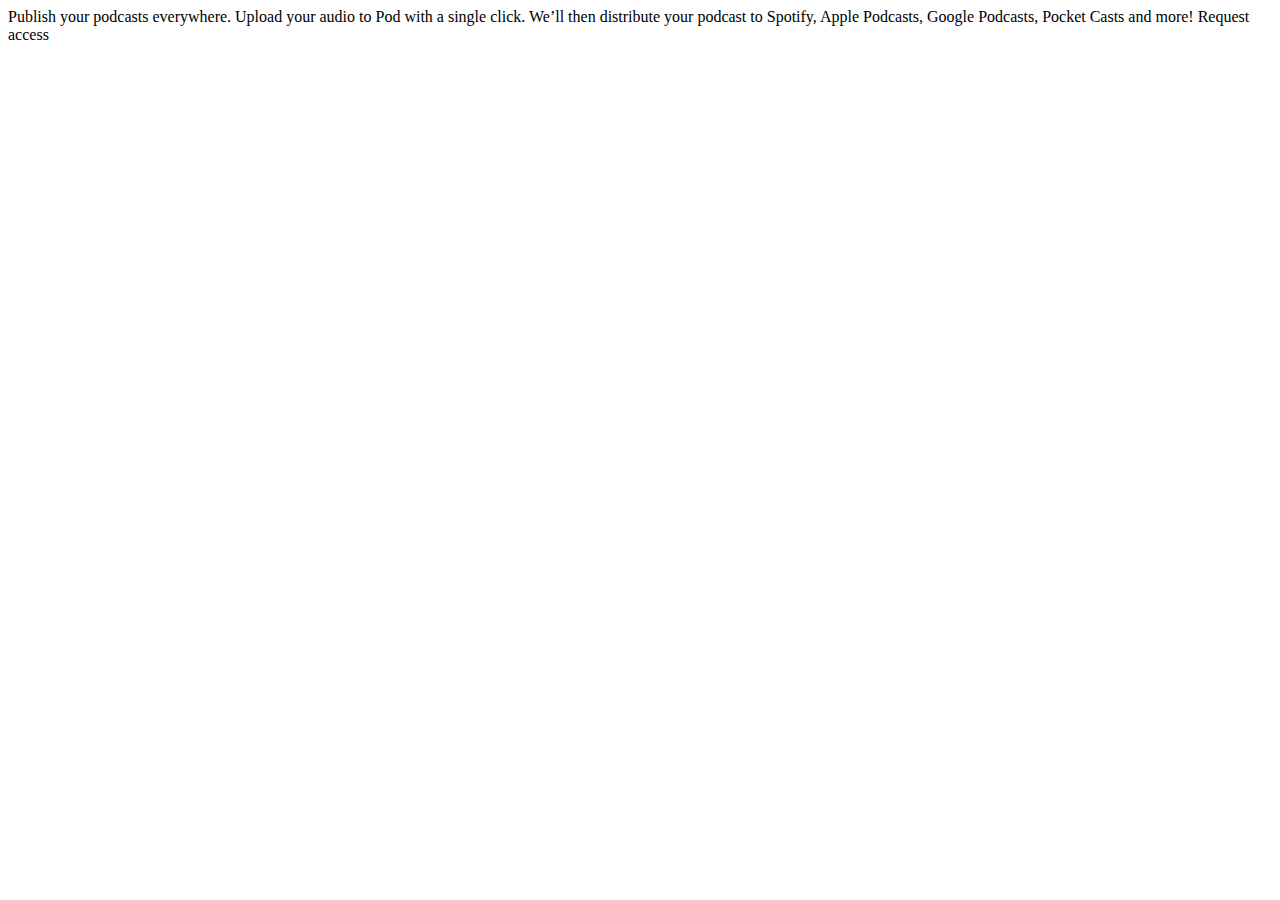
==== starter-code/index.html @ af48004a "Initial commit." ====
<!DOCTYPE html>
<html lang="en">
<head>
  <meta charset="UTF-8">
  <meta name="viewport" content="width=device-width, initial-scale=1.0">

  <link rel="icon" type="image/png" sizes="32x32" href="./assets/favicon-32x32.png">
  
  <title>Frontend Mentor | Pod request access landing page</title>
</head>
<body>
  Publish your podcasts everywhere.

  Upload your audio to Pod with a single click. We’ll then distribute your podcast to Spotify, 
  Apple Podcasts, Google Podcasts, Pocket Casts and more!

  Request access
</body>
</html>
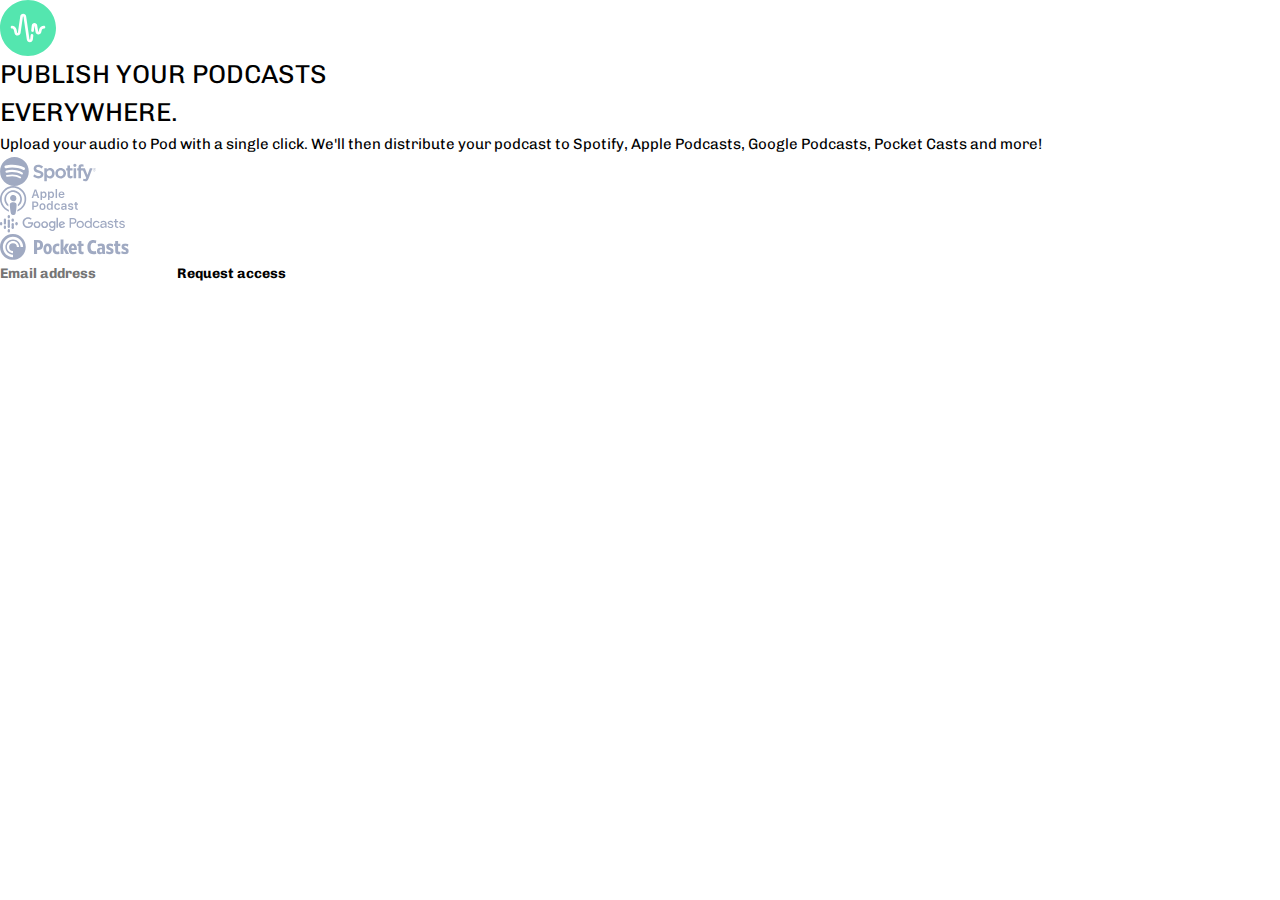
==== commit b085f467: "Finished initial CSS." ====
--- a/starter-code/index.html
+++ b/starter-code/index.html
@@ -4,16 +4,49 @@
   <meta charset="UTF-8">
   <meta name="viewport" content="width=device-width, initial-scale=1.0">
 
+  <link rel="preconnect" href="https://fonts.googleapis.com">
+  <link rel="preconnect" href="https://fonts.gstatic.com" crossorigin>
+  <link href="https://fonts.googleapis.com/css2?family=Chivo:wght@400;700&display=swap" rel="stylesheet">
+
+  <link rel="stylesheet" href="styles/index.css">
   <link rel="icon" type="image/png" sizes="32x32" href="./assets/favicon-32x32.png">
   
   <title>Frontend Mentor | Pod request access landing page</title>
 </head>
 <body>
-  Publish your podcasts everywhere.
+  <header>
+    <img src="assets/desktop/logo.svg" alt="Logo for pod" class="logo">
+  </header>
+  <main class="main-content">
+    <div class="host-image"></div>
+    
+    <h1 class="title">
+      <span class="--highlight">Publish your podcasts</span>
+      <br/>
+      everywhere.
+    </h1>
+    <p class="body-text">
+      Upload your audio to Pod with a single click. We'll then distribute your podcast to Spotify, Apple Podcasts, Google Podcasts, Pocket Casts and more!
+    </p>
 
-  Upload your audio to Pod with a single click. We’ll then distribute your podcast to Spotify, 
-  Apple Podcasts, Google Podcasts, Pocket Casts and more!
+    <!-- 
+      Logos come before form in markup even if in tablet/desktop they visually come after, as a screen reader wouldn't see them otherwise (presumably submitting takes them off the page before they can get to the logos).
+    -->
+    <ul class="logo-list">
+      <li class="logo-list__item"><img src="assets/desktop/spotify.svg" alt="Spotify"></li>
+      <li class="logo-list__item"><img src="assets/desktop/apple-podcast.svg" alt="Apple podcasts"></li>
+      <li class="logo-list__item"><img src="assets/desktop/google-podcasts.svg" alt="Google podcasts"></li>
+      <li class="logo-list__item"><img src="assets/desktop/pocket-casts.svg" alt="Pocket casts"></li>
+    </ul>
 
-  Request access
+    <form action="" id="form" class="form">
+      <label for="email" class="hidden">Email address</label>
+      <input id="email" name="email" type="email" placeholder="Email address" class="input">
+      <label for="submit" class="hidden">Request access</label>
+      <input id="submit" name="submit" type="submit" value="Request access" class="input">
+    </form>
+
+    <div class="dots"></div>
+  </main>
 </body>
 </html>--- a/starter-code/styles/index.css
+++ b/starter-code/styles/index.css
@@ -0,0 +1,2 @@
+@import "defaults.css";
+@import "custom-props.css";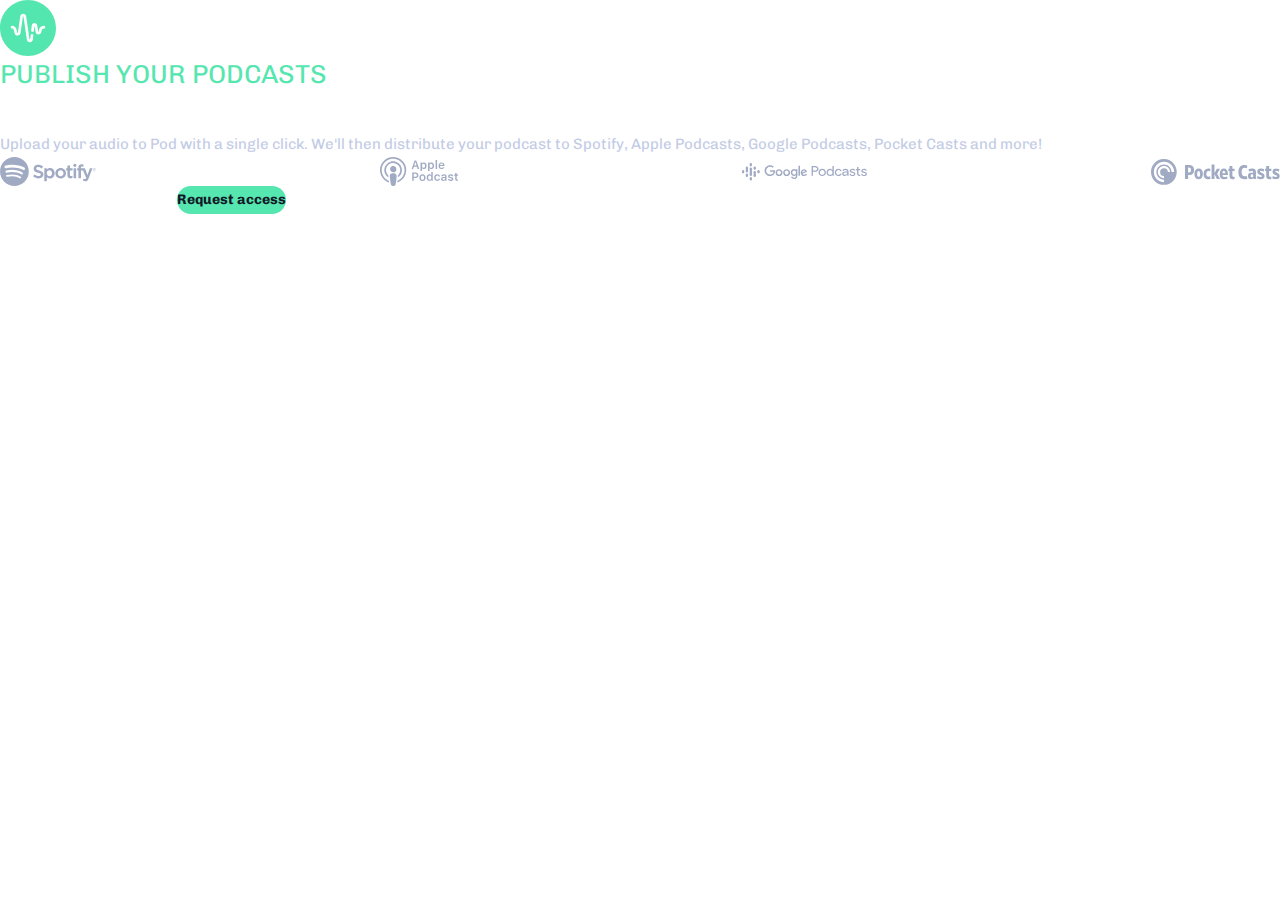
==== commit 71f132bb: "Finished mobile styling." ====
--- a/starter-code/index.html
+++ b/starter-code/index.html
@@ -19,7 +19,7 @@
   </header>
   <main class="main-content">
     <div class="host-image"></div>
-    
+
     <h1 class="title">
       <span class="--highlight">Publish your podcasts</span>
       <br/>
@@ -41,9 +41,9 @@
 
     <form action="" id="form" class="form">
       <label for="email" class="hidden">Email address</label>
-      <input id="email" name="email" type="email" placeholder="Email address" class="input">
+      <input id="email" name="email" type="email" placeholder="Email address" class="input email">
       <label for="submit" class="hidden">Request access</label>
-      <input id="submit" name="submit" type="submit" value="Request access" class="input">
+      <input id="submit" name="submit" type="submit" value="Request access" class="input submit">
     </form>
 
     <div class="dots"></div>
--- a/starter-code/styles/index.css
+++ b/starter-code/styles/index.css
@@ -1,2 +1,3 @@
-@import "defaults.css";
-@import "custom-props.css";+@import "initial.css";
+@import "general.css";
+@import "mobile.css";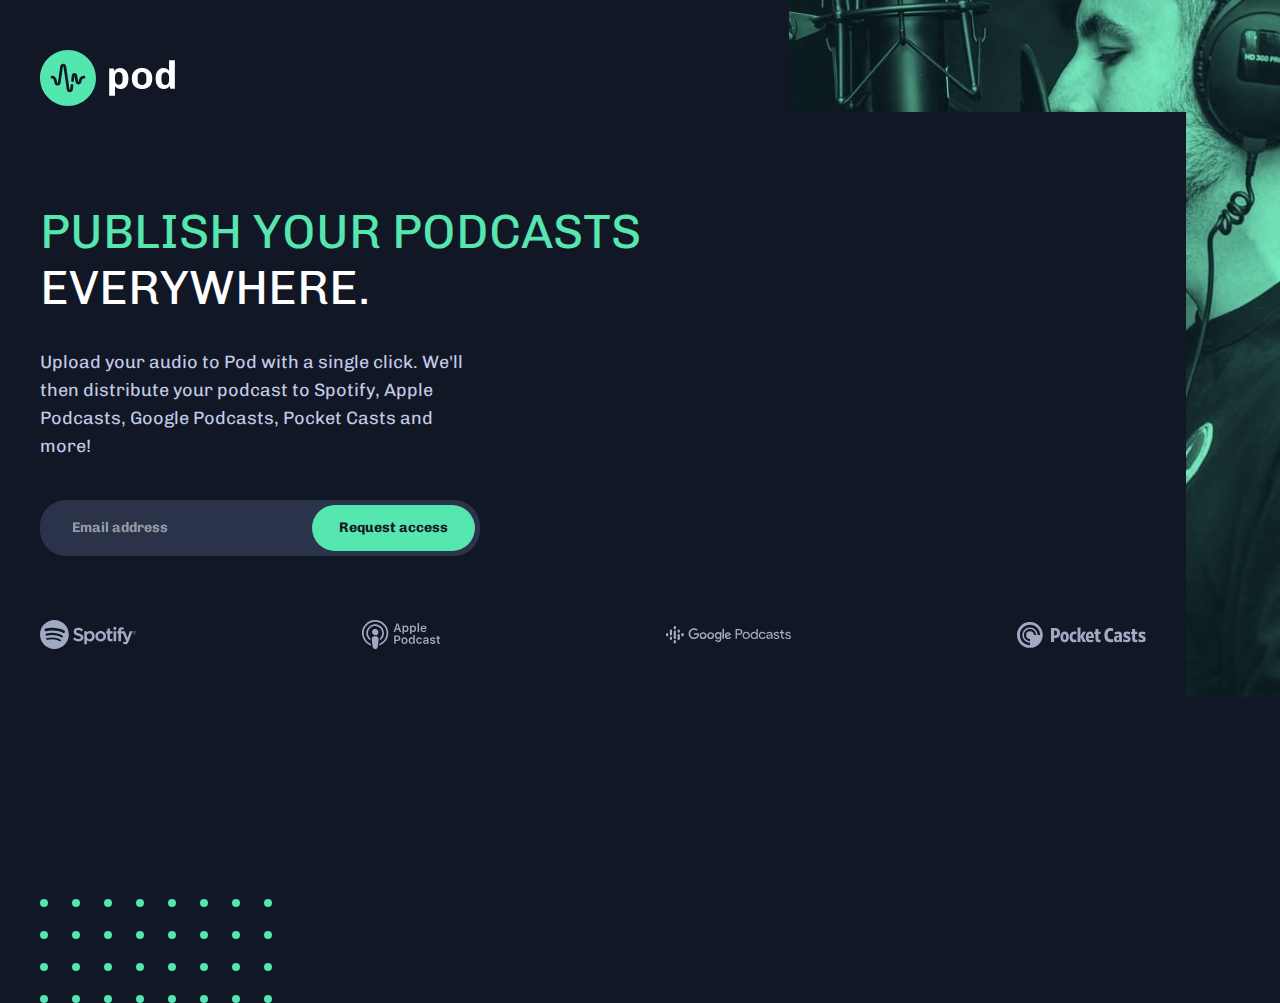
==== commit e16b390e: "Finished tablet formatting." ====
--- a/starter-code/index.html
+++ b/starter-code/index.html
@@ -17,36 +17,57 @@
   <header>
     <img src="assets/desktop/logo.svg" alt="Logo for pod" class="logo">
   </header>
-  <main class="main-content">
-    <div class="host-image"></div>
-
-    <h1 class="title">
-      <span class="--highlight">Publish your podcasts</span>
-      <br/>
-      everywhere.
-    </h1>
-    <p class="body-text">
-      Upload your audio to Pod with a single click. We'll then distribute your podcast to Spotify, Apple Podcasts, Google Podcasts, Pocket Casts and more!
-    </p>
-
-    <!-- 
-      Logos come before form in markup even if in tablet/desktop they visually come after, as a screen reader wouldn't see them otherwise (presumably submitting takes them off the page before they can get to the logos).
-    -->
-    <ul class="logo-list">
-      <li class="logo-list__item"><img src="assets/desktop/spotify.svg" alt="Spotify"></li>
-      <li class="logo-list__item"><img src="assets/desktop/apple-podcast.svg" alt="Apple podcasts"></li>
-      <li class="logo-list__item"><img src="assets/desktop/google-podcasts.svg" alt="Google podcasts"></li>
-      <li class="logo-list__item"><img src="assets/desktop/pocket-casts.svg" alt="Pocket casts"></li>
-    </ul>
-
-    <form action="" id="form" class="form">
-      <label for="email" class="hidden">Email address</label>
-      <input id="email" name="email" type="email" placeholder="Email address" class="input email">
-      <label for="submit" class="hidden">Request access</label>
-      <input id="submit" name="submit" type="submit" value="Request access" class="input submit">
-    </form>
-
+  <main>
+    <!-- For aligning bottom edge of image and content -->
+    <div class="image-and-main">
+      <div class="host-image"></div>
+      <div class="main-content">
+        <h1 class="title">
+          <span class="--highlight">Publish your podcasts</span>
+          <br/>
+          everywhere.
+        </h1>
+        <p class="body-text">
+          Upload your audio to Pod with a single click. We'll then distribute your podcast to Spotify, Apple Podcasts, Google Podcasts, Pocket Casts and more!
+        </p>
+    
+        <!-- 
+          Logos come before form in markup even if in tablet/desktop they visually come after, as a screen reader wouldn't see them otherwise (presumably submitting takes them off the page before they can get to the logos).
+        -->
+        <ul class="logo-list">
+          <li class="logo-list__item"><img src="assets/desktop/spotify.svg" alt="Spotify"></li>
+          <li class="logo-list__item"><img src="assets/desktop/apple-podcast.svg" alt="Apple podcasts"></li>
+          <li class="logo-list__item"><img src="assets/desktop/google-podcasts.svg" alt="Google podcasts"></li>
+          <li class="logo-list__item"><img src="assets/desktop/pocket-casts.svg" alt="Pocket casts"></li>
+        </ul>
+    
+        <form action="" id="form" class="form">
+          <label for="email" class="hidden">Email address</label>
+          <!-- minlength="1" doesn't work, I don't know why -->
+          <input
+            type="email"
+            placeholder="Email address"
+            minlength="1"
+    
+            id="email"
+            name="email"
+            class="input email"
+          >
+          <p class="error">Oops! Please check your email</p>
+          <label for="submit" class="hidden">Request Access</label>
+          <input
+            type="submit"
+            value="Request access"
+    
+            id="submit"
+            name="submit"
+            class="input submit"
+          >
+        </form>
+      </div>
+    </div>
     <div class="dots"></div>
   </main>
+  <script src="index.js"></script>
 </body>
 </html>--- a/starter-code/styles/index.css
+++ b/starter-code/styles/index.css
@@ -1,3 +1,8 @@
 @import "initial.css";
 @import "general.css";
-@import "mobile.css";+
+/* Different layouts */
+@import "mobile.css";
+
+/* Break-point: 750px is when "PUBLISH YOUR PODCASTS" has room to breathe */
+@import "tablet.css";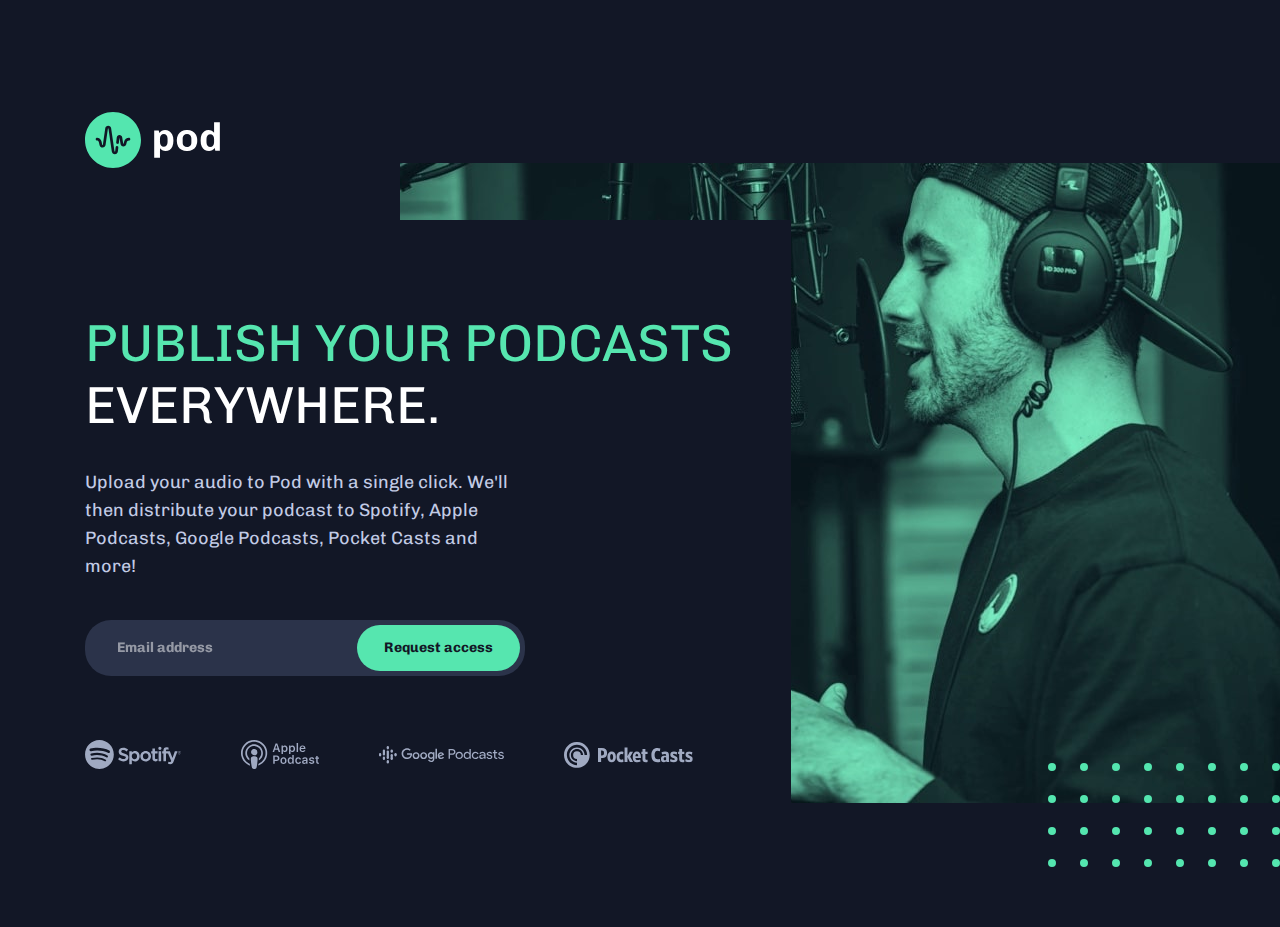
==== commit 2e0941ab: "Refactored HTML/CSS to use <picture> element. Wrote reflection." ====
--- a/starter-code/index.html
+++ b/starter-code/index.html
@@ -20,7 +20,12 @@
   <main>
     <!-- For aligning bottom edge of image and content -->
     <div class="image-and-main">
-      <div class="host-image"></div>
+      <picture class="host-image">
+        <source media="(min-width:1170px)" srcset="assets/desktop/image-host.jpg">
+        <source media="(min-width:750px)" srcset="assets/tablet/image-host.jpg">
+        <!-- For mobile image, we hide in CSS and use background-image instead -->
+        <img src="assets/mobile/image-host.jpg" alt="">
+      </picture>
       <div class="main-content">
         <h1 class="title">
           <span class="--highlight">Publish your podcasts</span>
--- a/starter-code/styles/index.css
+++ b/starter-code/styles/index.css
@@ -3,6 +3,6 @@
 
 /* Different layouts */
 @import "mobile.css";
-
 /* Break-point: 750px is when "PUBLISH YOUR PODCASTS" has room to breathe */
-@import "tablet.css";+@import "tablet.css";
+@import "desktop.css";